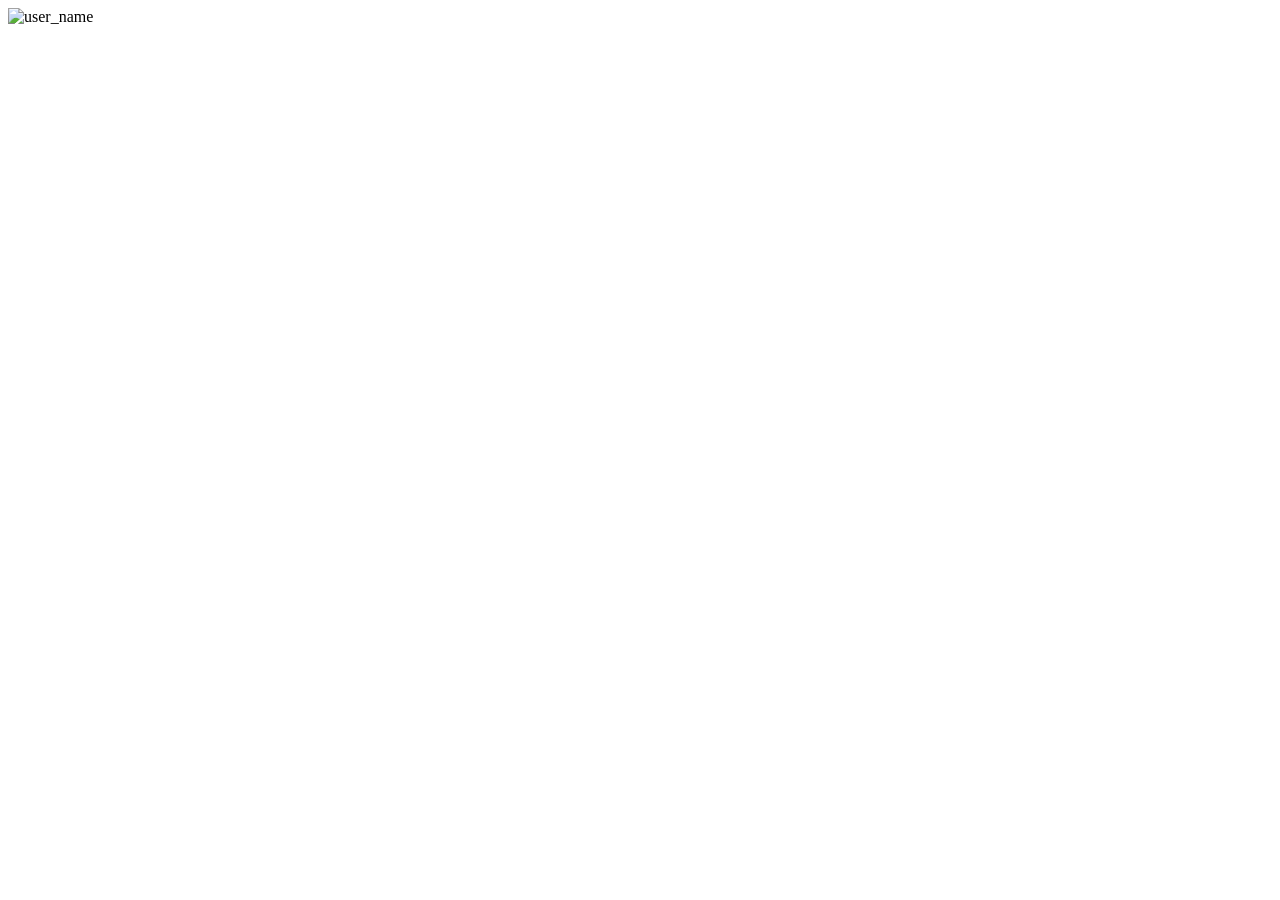
==== index.html @ eeb83938 "Add files via upload" ====
<!DOCTYPE html>
<html lang="en">
  <head>
    <meta charset="UTF-8" />
    <meta http-equiv="X-UA-Compatible" content="IE=edge" />
    <meta name="viewport" content="width=device-width, initial-scale=1.0" />
    <link
      rel="icon"
      type="image/x-icon"
      href="./assets/images/icons/favicon.png"
    />
    <link href="./assets/css/bootstrap.css" type="text/css" rel="stylesheet" />
    <link href="./assets/css/aos.css" type="text/css" rel="stylesheet" />
    <link href="./assets/css/style.css" type="text/css" rel="stylesheet" />
    <!-- Fork this repository for free:  https://github.com/simamojtahedi -->
    <script src="./assets/scripts/default.js"></script>
    <script>
      $(function () {
        $("#include_navbar").load("./utils/navbar.html");
      });
    </script>
    <title id="page_title"></title>
  </head>
  <body>
    <div id="include_navbar"></div>
    <div class="container" data-aos="fade-in" id="content_wrapper">
      <div class="row main_header">
        <div class="col-lg-4 main_header_info">
          <img alt="user_name" id="home_image" />
          <h1 id="home_name"></h1>
          <h2 id="home_job_title"></h2>
          <div id="home_links"></div>
        </div>
        <div class="col-lg-8 main_header_content">
          <h2 id="home_title" class="title"></h2>
          <div id="home_content"></div>
        </div>
      </div>
    </div>
  </body>
  <script src="./assets/scripts/scripts.js"></script>
  <script src="./data/global.js"></script>
  <script src="./lang/en.js"></script>
  <script src="./lang/zh.js"></script>
</html>
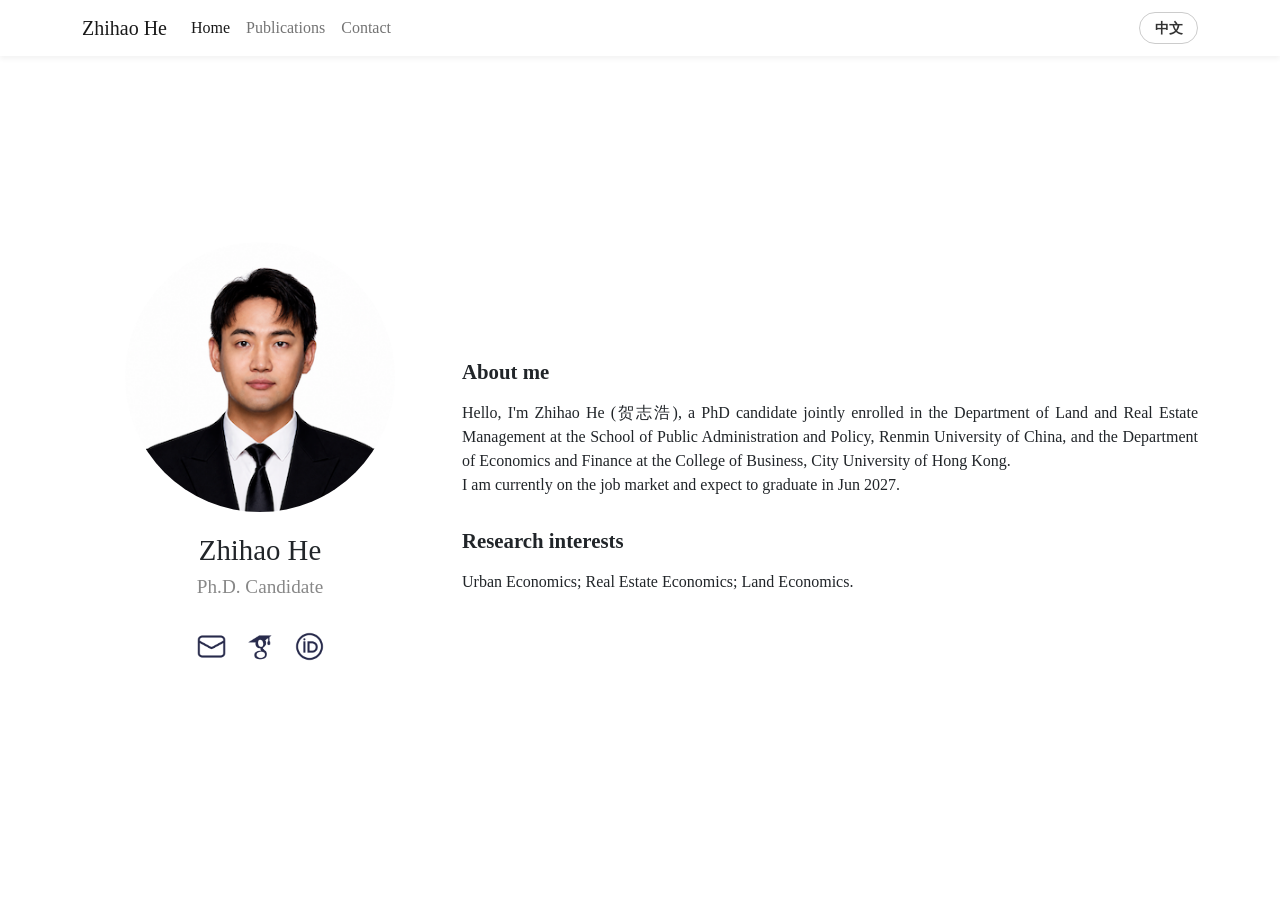
==== commit a124523a: "Add files via upload" ====
--- a/index.html
+++ b/index.html
@@ -2,34 +2,32 @@
 <html lang="en">
   <head>
     <meta charset="UTF-8" />
-    <meta http-equiv="X-UA-Compatible" content="IE=edge" />
     <meta name="viewport" content="width=device-width, initial-scale=1.0" />
-    <link
-      rel="icon"
-      type="image/x-icon"
-      href="./assets/images/icons/favicon.png"
+    <title>Zhihao He | Ph.D. Candidate</title>
+    <meta
+      name="description"
+      content="Zhihao He (贺志浩), PhD candidate at Renmin University of China and City University of Hong Kong. Research in urban, real estate and land economics."
     />
-    <link href="./assets/css/bootstrap.css" type="text/css" rel="stylesheet" />
-    <link href="./assets/css/aos.css" type="text/css" rel="stylesheet" />
-    <link href="./assets/css/style.css" type="text/css" rel="stylesheet" />
-    <!-- Fork this repository for free:  https://github.com/simamojtahedi -->
-    <script src="./assets/scripts/default.js"></script>
-    <script>
-      $(function () {
-        $("#include_navbar").load("./utils/navbar.html");
-      });
-    </script>
-    <title id="page_title"></title>
+    <meta name="author" content="Zhihao He" />
+    <link rel="canonical" href="https://zhihaohe.com/" />
+    <meta property="og:title" content="Zhihao He | Ph.D. Candidate" />
+    <meta property="og:type" content="website" />
+    <meta property="og:url" content="https://zhihaohe.com/" />
+    <meta property="og:image" content="https://zhihaohe.com/files/profile.jpg" />
+    <link rel="icon" type="image/png" href="/assets/images/icons/favicon.png" />
+    <link href="/assets/css/bootstrap.css" type="text/css" rel="stylesheet" />
+    <link href="/assets/css/aos.css" type="text/css" rel="stylesheet" />
+    <link href="/assets/css/style.css" type="text/css" rel="stylesheet" />
   </head>
   <body>
     <div id="include_navbar"></div>
     <div class="container" data-aos="fade-in" id="content_wrapper">
       <div class="row main_header">
         <div class="col-lg-4 main_header_info">
-          <img alt="user_name" id="home_image" />
-          <h1 id="home_name"></h1>
+          <img alt="Zhihao He" id="home_image" />
+          <h1 id="home_name">Zhihao He</h1>
           <h2 id="home_job_title"></h2>
-          <div id="home_links"></div>
+          <ul id="home_links"></ul>
         </div>
         <div class="col-lg-8 main_header_content">
           <h2 id="home_title" class="title"></h2>
@@ -37,9 +35,9 @@
         </div>
       </div>
     </div>
+
+    <script src="/assets/scripts/default.js"></script>
+    <script src="/data/content.js"></script>
+    <script src="/assets/scripts/scripts.js"></script>
   </body>
-  <script src="./assets/scripts/scripts.js"></script>
-  <script src="./data/global.js"></script>
-  <script src="./lang/en.js"></script>
-  <script src="./lang/zh.js"></script>
 </html>
--- a/assets/css/style.css
+++ b/assets/css/style.css
@@ -0,0 +1,526 @@
+/* Global font style - Times New Roman for all text */
+* {
+  font-family: "Times New Roman", Times, serif !important;
+}
+
+/* Navbar styles */
+#language {
+  cursor: pointer;
+  background: none;
+  appearance: none;
+  -webkit-appearance: none;
+  display: flex;
+  flex-direction: row-reverse;
+  align-items: center;
+  justify-content: center;
+  font-size: 14px;
+  font-weight: 600;
+  padding: 0.3rem 0.9rem;
+  border: 1px solid #ccc;
+  border-radius: 20px;
+  color: #333;
+  transition: background-color 0.15s ease, color 0.15s ease;
+}
+
+#language:hover {
+  background-color: #333;
+  color: #fff;
+}
+
+#languageIcon {
+  width: 15px;
+  margin: 0 5px;
+}
+
+.bg-light {
+  background-color: #fff !important;
+  box-shadow: 0 3px 5px rgba(0, 0, 0, 0.05);
+}
+
+.collapse {
+  display: flex;
+  align-items: center;
+  justify-content: space-between;
+}
+
+.title {
+  font-size: 1.3rem !important;
+  font-weight: bold;
+  position: relative;
+  margin-bottom: 1rem !important;
+  margin-top: 2rem;
+}
+
+/* --------- LTR styles --------- */
+
+/* Home page styles */
+.main_header {
+  display: flex;
+  align-items: center;
+  min-height: 90vh;
+}
+
+.main_header_info {
+  display: flex;
+  flex-direction: column;
+  align-items: center;
+}
+
+.main_header_info img {
+  width: 280px;
+  height: 280px;
+  object-fit: cover;
+  border-radius: 100%;
+  /* box-shadow: 3px 3px 5px rgba(0, 0, 0, 0.2); */
+  border: 5px solid #fff;
+}
+
+.main_header_info img[src=""] {
+  display: none;
+}
+
+.main_header_info h1 {
+  font-size: 1.8rem;
+  margin-top: 1rem;
+}
+
+.main_header_info h2 {
+  color: #888;
+  font-size: 1.2rem;
+  font-weight: 400;
+  margin-bottom: 1.5rem;
+}
+
+.main_header_content h6:last-of-type {
+  margin-top: 4rem;
+}
+
+.main_header_content p {
+  text-align: justify;
+  margin: 0 !important;
+}
+
+#home_list {
+  padding: 0;
+  padding-left: 1rem;
+}
+
+.main_header ul {
+  padding: 0;
+  padding-left: 1rem;
+  margin-top: 1rem;
+}
+
+#home_list li {
+  margin-bottom: 0.4rem;
+}
+
+#home_links {
+  padding: 0;
+  display: flex;
+  align-items: center;
+  list-style: none;
+  margin-top: 0.5rem;
+}
+
+#home_links a {
+  margin: 0 0.5rem;
+  width: 33px;
+  display: block;
+  display: flex;
+  align-items: center;
+  justify-content: center;
+  padding-bottom: 0.4rem;
+  transform: scale(1);
+  transition: all 0.3s;
+}
+
+#home_links a:hover {
+  transform: scale(1.1);
+}
+
+#home_links img {
+  width: auto;
+  height: 33px;
+  box-shadow: none;
+  object-fit: contain;
+  border-radius: 0;
+  border: none;
+}
+
+/* Publications page styles */
+#publications_content {
+  margin-top: 1rem;
+}
+
+.publication_container {
+  margin-top: 3rem;
+}
+
+.publication_container .publications_header {
+  margin-bottom: 1rem;
+}
+
+.publication_container .publications_header span {
+  font-style: italic;
+  font-size: 1rem;
+}
+
+.publication_container .publications_header h2 {
+  display: inline;
+  font-size: 1.15rem;
+  text-align: justify;
+}
+
+/* Journal name and status styles */
+.publication_journal {
+  color: #1e40af;
+  font-size: 1rem;
+  margin: 0.5rem 0;
+  font-style: italic;
+  font-weight: bold;
+  line-height: 1.6;
+}
+
+.publication_journal a {
+  color: inherit;
+  text-decoration: none;
+}
+
+.publication_journal a:hover {
+  text-decoration: underline;
+}
+
+.publication_status {
+  color: #555;
+  font-size: 1rem;
+  margin: 0.5rem 0;
+  line-height: 1.6;
+}
+
+.publication_status a {
+  color: inherit;
+}
+
+.publication_presentations {
+  color: #047857;
+  font-size: 0.95rem;
+  margin: 0.5rem 0;
+  line-height: 1.6;
+}
+
+.publication_presentations strong {
+  font-weight: 600;
+  color: #065f46;
+}
+
+.publication_container .publications_item {
+  margin-bottom: 3rem;
+  margin-left: 2rem;
+  position: relative;
+}
+
+.publication_container .publications_item::before {
+  content: "";
+  position: absolute;
+  top: 9px;
+  left: -2rem;
+  width: 8px;
+  height: 8px;
+  border-radius: 50%;
+  background-color: #000;
+}
+
+.publication_container p {
+  text-align: justify;
+}
+
+.publication_container .publications_footer {
+  margin-bottom: 0.5rem;
+  list-style: none;
+  display: flex;
+  align-items: center;
+  justify-content: flex-start;
+  margin: 0;
+  padding: 0;
+  padding-top: 0.5rem;
+  border-top: 1px solid #e6e6e6;
+}
+
+.publication_container .publications_footer span {
+  margin: 0;
+  margin-right: 1rem;
+}
+
+.publication_container .publications_footer li {
+  margin-right: 2rem;
+  position: relative;
+}
+
+.publication_container .publications_footer li::before {
+  content: "";
+  position: absolute;
+  right: -1rem;
+  top: 12%;
+  height: 76%;
+  width: 1px;
+  background-color: #e6e6e6;
+}
+
+.publication_container .publications_footer li:last-of-type:before {
+  display: none;
+}
+
+.publication_container .publications_footer a {
+  color: blue;
+  text-decoration: none;
+}
+
+.publication_container .publications_footer span:last-of-type {
+  margin-left: 0.5rem;
+  font-weight: 500;
+}
+
+.publication_container .publications_span {
+  min-width: 60px;
+}
+
+/* CV page styles */
+#cv_data p {
+  margin: 1rem 0;
+  text-align: justify;
+}
+
+#cv_data h2 {
+  margin-top: 2rem;
+  font-size: 1.2rem;
+  font-weight: bold;
+}
+
+#cv_data img {
+  max-width: 90%;
+  display: flex;
+  align-items: center;
+  justify-content: center;
+  margin: 2rem auto;
+}
+
+/* Jobs page styles */
+#jobs_data {
+  display: flex;
+  flex-direction: column;
+  align-items: flex-start;
+  justify-content: flex-start;
+  margin-top: 3rem;
+}
+
+#jobs_data .job_item {
+  margin: 0;
+  position: relative;
+  padding-left: 2rem;
+  margin-bottom: 2rem;
+}
+
+#jobs_data .job_item::after {
+  content: "";
+  position: absolute;
+  left: 0px;
+  top: 10px;
+  width: 8px;
+  height: 8px;
+  background-color: #000;
+  border-radius: 50%;
+}
+
+#jobs_data .job_item::before {
+  content: "";
+  position: absolute;
+  left: 3px;
+  top: 15px;
+  width: 2px;
+  height: calc(100% + 2rem);
+  background-color: #e6e6e6;
+}
+
+#jobs_data .job_item:last-of-type:before {
+  display: none;
+}
+
+#jobs_data .job_header {
+  display: flex;
+  align-items: center;
+  justify-content: space-between;
+}
+
+#jobs_data .job_header div {
+  display: flex;
+  align-items: flex-end;
+}
+
+#jobs_data .job_header h1 {
+  font-size: 1.2rem;
+  font-weight: bold;
+  margin: 0;
+}
+
+#jobs_data .job_header h2 {
+  font-size: 1.2rem;
+  font-style: italic;
+  margin: 0;
+  margin-left: 0.4rem;
+}
+
+#jobs_data .job_header .job_location {
+  margin-left: 1rem;
+  position: relative;
+}
+
+#jobs_data .job_header .job_location::before {
+  content: "";
+  position: absolute;
+  left: -0.5rem;
+  top: 15%;
+  height: 70%;
+  width: 1px;
+  background-color: #e6e6e6;
+}
+
+#jobs_data p {
+  margin-top: 0.5rem;
+  text-align: justify;
+}
+
+#jobs_data ul {
+  padding: 0;
+  padding-left: 1rem;
+}
+
+/* Contact page styles */
+#contact_data {
+  list-style: none;
+  margin-top: 3rem;
+  padding: 0;
+}
+
+#contact_data li {
+  display: flex;
+  justify-content: flex-start;
+  align-items: center;
+  margin-bottom: 2rem;
+}
+
+#contact_data img {
+  width: 30px;
+  margin-right: 1.5rem;
+}
+
+#contact_data p,
+#contact_data a {
+  margin: 0;
+  font-weight: 500;
+  font-size: 1rem;
+}
+
+#contact_data a {
+  text-decoration: none;
+  color: rgb(5, 5, 216);
+}
+
+@media (max-width: 980px) {
+  .collapse {
+    flex-direction: column;
+    align-items: flex-start;
+    justify-content: flex-start;
+  }
+
+  #language {
+    margin: 0.5rem 0;
+    margin-right: 1.1rem;
+    flex-direction: row !important;
+    width: 90px;
+    justify-content: flex-start !important;
+  }
+
+  .navbar-toggler {
+    border: none;
+  }
+
+  /* Home page styles */
+  .main_header_info img {
+    width: 200px;
+    height: 200px;
+    margin-top: 1rem;
+  }
+
+  .main_header_info h1 {
+    margin-top: 1rem;
+    font-weight: bold;
+    font-size: 1.5rem;
+  }
+
+  .main_header_info h2 {
+    margin-bottom: 0.8rem;
+  }
+
+  .main_header_content h6:last-of-type {
+    margin-top: 3rem;
+  }
+
+  #home_links {
+    margin-top: 0;
+    margin-bottom: 3rem;
+  }
+
+  #home_links a {
+    width: 32px;
+    margin: 0 0.4rem;
+  }
+
+  #home_links img {
+    width: 32px;
+    height: 32px;
+  }
+
+  /* Publications page styles */
+  .publication_container .publications_item {
+    margin-left: 1rem;
+  }
+
+  .publication_container .publications_item::before {
+    left: -1rem;
+  }
+
+  /* Jobs page styles */
+  #jobs_data .job_item {
+    padding-left: 2rem;
+    margin-bottom: 2rem;
+  }
+
+  #jobs_data .job_item::before {
+    height: calc(100% + 2rem);
+  }
+
+  #jobs_data .job_header {
+    flex-direction: column;
+    align-items: flex-start;
+  }
+
+  #jobs_data .job_header div {
+    display: flex;
+    align-items: flex-end;
+  }
+
+  #jobs_data .job_header h1 {
+    font-size: 1.1rem;
+  }
+
+  #jobs_data .job_header h2 {
+    font-size: 1.1rem;
+    margin-left: 0.4rem;
+  }
+
+  /* Contact page styles */
+  #contact_data img {
+    width: 30px;
+  }
+}
